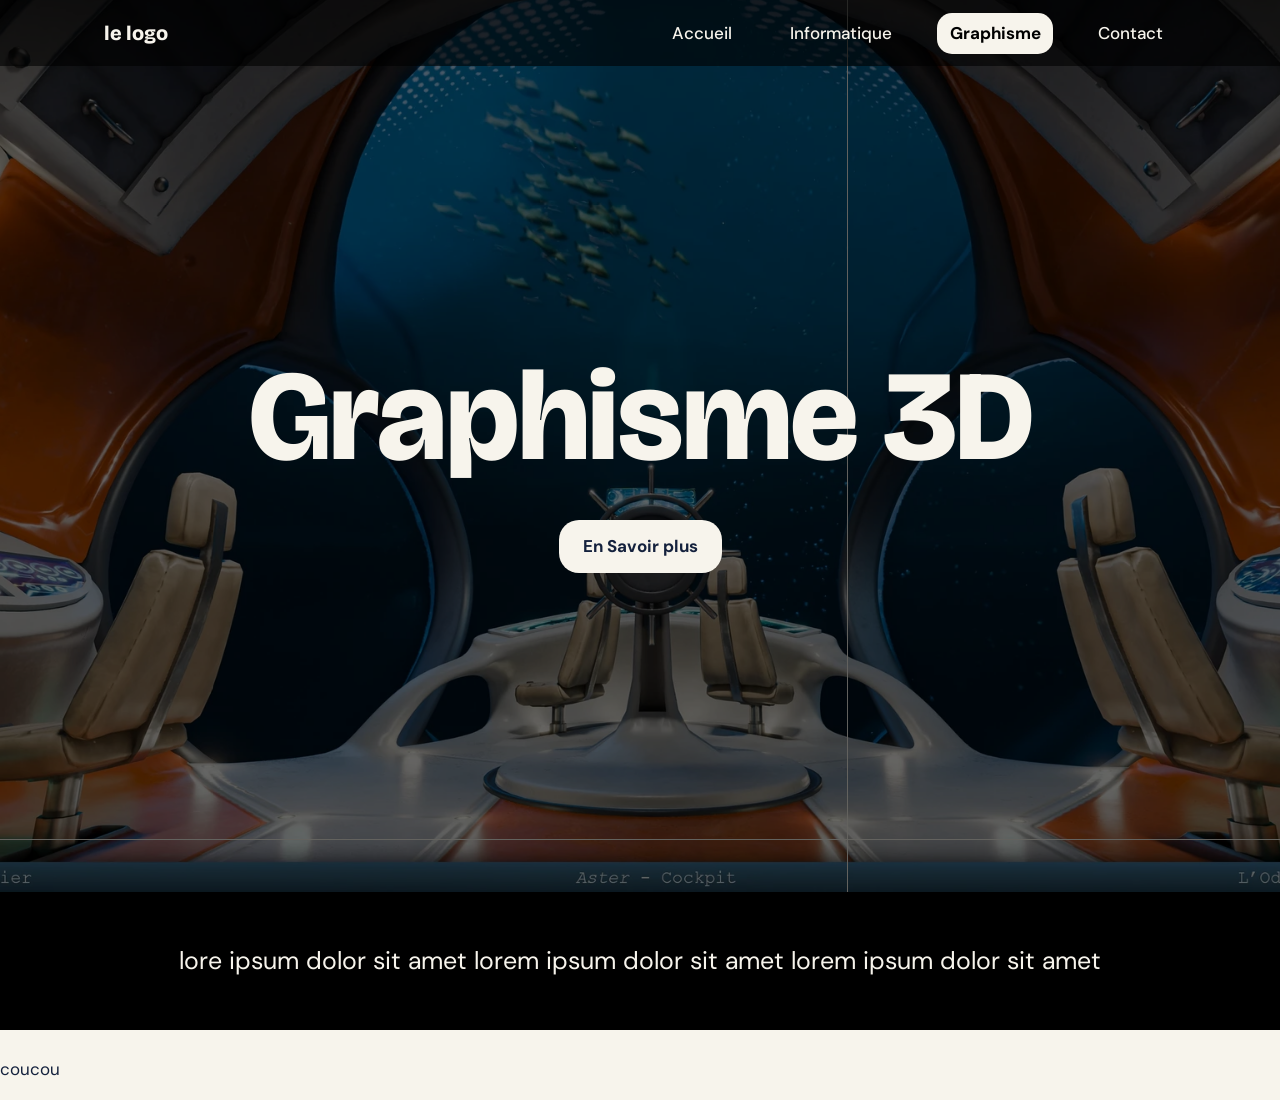
==== pages/graphisme.html @ 97c4b259 "update_images_ok_card_to_do" ====
<!DOCTYPE html>
<html lang="fr">
<head>
    <meta charset="UTF-8">
    <meta name="viewport" content="width=device-width, initial-scale=1.0">
    <title>Graphisme - Alexandre GALTIER</title>
    <link rel="preconnect" href="https://fonts.googleapis.com">
    <link rel="preconnect" href="https://fonts.gstatic.com" crossorigin>
    <link href="https://fonts.googleapis.com/css2?family=Bricolage+Grotesque:wght@500;700;800&family=DM+Sans:wght@400;500;700&display=swap" rel="stylesheet">
    <link rel="stylesheet" href="../css/style.css">
    <link rel="stylesheet" href="../css/animation.css">
</head>
<body class="design">

<!--Barre Menu-->
<header class="top"><div class="wrap bar">
<a class="logo" href="index.html">le logo</a>
<nav aria-label="Menu principal"><a href="../index.html">Accueil</a><a href="informatique.html">Informatique</a><a href="graphisme.html"  aria-current="page">Graphisme</a><a href="contact.html">Contact</a></nav>
</div></header>

<!--Image 02-->
<section class="content-title-container">
    <img class="bg-content" src="../img/3d/img03.png" alt="image02">
    <div class="bg-content-overlay"></div>
        <section class="hero"><div class="wrap">
        <h1 class="name">Graphisme 3D</h1>
        <br><p><a class="btn" href="#introduction">En Savoir plus</a></p>
        </div></section>
</section>


<div class="presentation_container"><p class="presentation_texte">lore ipsum dolor sit amet lorem ipsum dolor sit amet lorem ipsum dolor sit amet</p></div>

<section><div>
    <p>coucou</p>
</div></section>

</body>
</html>
---- css/style.css ----
:root{
--bg:#f7f4ec;--surface:#FFFFFF;--navy:#14213D;--navy-2:#2A3A5E;--yellow:#e2d386;--yellow-soft:#FBE9A0;--line:#DAD5C6;
--ink:var(--navy);--muted:#4A5675;--dark-trs:rgba(0, 0, 0, 0.6);--white-trs:rgba(255, 255, 255, 0.5);--dark:black;--white-trs2:rgba(248, 248, 248, 0.3);
--f-head:"Bricolage Grotesque",system-ui,sans-serif;--f-body:"DM Sans",system-ui,sans-serif;
}
*{box-sizing:border-box}
html{scroll-behavior:smooth;scroll-padding-top:90px}
body{margin:0;background:var(--bg);color:var(--ink);font:400 1.0625rem/1.65 var(--f-body);z-index: -10;}
h1,h2,h3,h4{font-family:var(--f-head);line-height:1.15;margin:auto;letter-spacing:-.01em}
h1{font-size:clamp(2.6rem,7vw,5rem);font-weight:800}
h2{font-size:clamp(1.6rem,3vw,2.1rem);font-weight:700}
h3{font-size:1.1rem;font-weight:700;margin-top:1.8em}
h4{font-size:1.05rem;font-weight:700;margin-bottom:.3em}
p{margin:0 0 1em;}
a{color:var(--navy);text-decoration-thickness:2px;text-underline-offset:3px;text-decoration-color:var(--yellow)}
:focus-visible{outline:3px solid var(--yellow);outline-offset:3px}
.wrap{max-width:1120px;margin:auto;padding:12rem 1.5rem;}
.sr{position:absolute;left:-9999px}

/*--Background Generaux--*/
.home {background-color: var(--dark);}
.design {background-color: var(--bg);}

/*--Barre Menu--*/
.top{position:sticky;top:0;z-index:10;background:var(--dark-trs);margin-bottom:-74px;}
.bar{display:flex;align-items:center;justify-content:space-between;gap:1rem;flex-wrap:wrap;padding-top:.8rem;padding-bottom:.8rem;}
.logo{font:800 1.25rem var(--f-head);color:var(--bg);text-decoration:none}
.top nav{display:flex;gap:2rem;flex-wrap:wrap}
.top nav a{color:var(--bg);text-decoration:none;padding:.4rem .8rem;border-radius:15px;font-weight:500}
.top nav a:hover{background:var(--white-trs)}
.top nav a[aria-current]{background:var(--bg);color:var(--dark);font-weight:700}

/*--Titre - Domaine et Nom--*/
.hero{color:var(--bg);padding:10rem 0 10rem;text-align: center;}
.hero .role{color:var(--bg);font-weight:700;font-size: 2rem;}
.hero .name{font-size: 8rem;white-space:nowrap;}
.hero .lead{font-size:1.25rem;color:var(--bg);text-align: center;margin: 50px;}
/*--Bouton "Contact"--*/
.btn{display:inline-block;background:var(--bg);color:var(--navy);padding:0.8rem 1.5rem;border-radius:20px;font-weight:700;text-decoration:none;align-self: center;}
.btn:hover{background:var(--white-trs)}

/*--Video--*/
background-video{width: 100%; height: 100%;position:absolute;z-index: -3;object-fit: cover;bottom: 0px;}
video-overlay{position: absolute;background:rgba(0, 0, 0, 0.3);inset: 0;bottom: 0px;z-index: -2}

/*--Introduction--*/
.intro{text-align: center;font-size:25px;color:var(--bg);background-color: var(--dark);padding: 5rem 25rem;}
.intro-block{position:relative;}

/*--Content et Titre--*/
.content-title-container{position: relative;aspect-ratio: auto;WIDTH: 100%;height: 100vh;overflow: hidden;}
    .bg-content{position:absolute;inset:0;z-index:-2;width:100%;height:100%;object-fit:cover;}
    .bg-content-overlay{position:absolute;inset:0;z-index:-1;background:var(--dark-trs);}
bg-img02-overlay {position:absolute;inset:0;z-index:-3;background:var(--dark);}

/*--Content et Services--*/
.content-services-container{position: relative;aspect-ratio: auto;WIDTH: 100%;height: 100vh;overflow: hidden;}
    .services-content{position:absolute;inset:0;z-index:-2;width:100%;height:100%;object-fit:cover;}
    .services-content-overlay{position:absolute;inset:0;z-index:-1;background:var(--dark-trs);}

/*--Categories de Services--*/
.home-cats{display:grid;grid-template-columns: repeat(2, minmax(0, 1fr));gap:1.5rem;margin-top:-3rem;position:relative;width: 100%;max-width: 1120px;}
    .wrap-cat{justify-content:center;align-items:center;margin:auto;padding:.8rem 1.5rem;}
.tile{display:block;flex-direction:column;padding:2rem;border-radius:15px;text-decoration:none;min-height:320px;background:rgba(0, 0, 0, 0.3);color:var(--bg)}
.tile:hover{background-color:rgba(0, 0, 0, 0.5);transform:translateY(-3px);transition:transform .15s}
.tile ul{padding-left:1.1rem;margin:1rem 0 1.5rem}
.tile .go{font-weight:700;border-bottom:3px solid var(--bg)}


.about-teaser{padding-top:4rem;padding-bottom:4rem;}


.presentation_container{display:flex;justify-content:center;}
    .presentation_texte{text-align: center;font-size:25px;color:var(--bg);background-color: var(--dark);padding: 3rem 10rem;width: 100%;}


.pagehead{background:var(--navy);color:var(--bg);padding:3.5rem 0 3rem}
.pagehead h1{font-size:clamp(2.2rem,5vw,3.6rem);margin-bottom:.3em}
.pagehead p{color:#DDE2EE;margin:0}
.layout{display:grid;grid-template-columns:230px 1fr;gap:3rem;padding-top:3rem;padding-bottom:4rem;align-items:start}
.toc{position:sticky;top:90px;border-left:4px solid var(--yellow);padding-left:1rem}
.toc-t{font:700 1rem var(--f-head);margin-bottom:.6rem}
.toc ol{list-style:none;margin:0;padding:0}
.toc li{margin-bottom:.4rem}
.toc a{text-decoration:none;display:block;padding:.15rem .4rem;margin-left:-.4rem;border-radius:3px}
.toc a:hover{background:var(--yellow-soft)}

.bloc{padding-bottom:3rem;margin-bottom:3rem;border-bottom:1px solid var(--line)}
.bloc:last-child{border-bottom:0}
.bloc h2{display:flex;align-items:baseline;flex-wrap:wrap;gap:.8rem}
.tag{background:var(--yellow);color:var(--navy);font:700 .85rem var(--f-body);padding:.15rem .6rem;border-radius:3px}
.bloc .lead{color:var(--muted)}
.skills{list-style:none;padding:0;margin:0;display:flex;flex-wrap:wrap;gap:.5rem}
.skills li{background:var(--surface);border:1.5px solid var(--navy);border-radius:999px;padding:.25rem .9rem;font-size:.95rem}
.grid{display:grid;grid-template-columns:repeat(auto-fill,minmax(250px,1fr));gap:1.25rem}
.card{background:var(--surface);border:1.5px solid var(--navy);border-radius:6px;padding:1rem 1rem 1.2rem}
.card p{font-size:.95rem;color:var(--muted);margin-bottom:.5em}
.card .meta{font-size:.85rem}
.thumb{aspect-ratio:16/10;background:var(--yellow-soft);border-radius:3px;margin-bottom:.9rem;border:1.5px dashed var(--navy-2)}

.timeline{list-style:none;padding:0;margin:0;border-left:4px solid var(--yellow)}
.timeline li{padding:0 0 1.3rem 1.2rem;display:flex;flex-direction:column}
.contact{list-style:none;padding:0;margin:0;display:grid;gap:.9rem}
.contact li{display:grid;grid-template-columns:110px 1fr;gap:1rem;border-bottom:1px solid var(--line);padding-bottom:.9rem}

/*--Bas de Page--*/
.wrap-bot{max-width:1120px;margin:auto;padding:.5rem 1.5rem;}
footer{background:var(--dark-trs);color:var(--bg);padding:1.5rem 0}
footer .wrap-bot{display:flex;justify-content:space-between;flex-wrap:wrap;gap:.5rem}
footer p{margin:0}
footer a{color:var(--bg);text-decoration: none;}
footer a:hover{background:var(--white-trs);border-radius: 10px;padding:0.8rem 1.5rem;}

@media(max-width:820px){
.home-cats{grid-template-columns:1fr}
.layout{grid-template-columns:1fr;gap:1.5rem}
.toc{position:static}
.toc ol{display:flex;flex-wrap:wrap;gap:.4rem}
.toc a{background:var(--surface);border:1.5px solid var(--navy);border-radius:999px;padding:.2rem .8rem;margin:0}
}
@media(prefers-reduced-motion:reduce){html{scroll-behavior:auto}.tile:hover{transform:none}}
---- css/animation.css ----
:root{--reveal-delay:1.2s}
@keyframes apparition {
  from {
    opacity: 0;
    transform: translateY(-30px);
  }

  to {
    opacity: 1;
    transform: translateY(0);
  }
}
@keyframes apparition-op {
  from {
    opacity: 0;
  }

  to {
    opacity: 1;
  }
}

/* Classe à appliquer au texte */

.bg-content{
    animation: apparition-op 2s ease-in both;
}
.top {
    animation: apparition 1s ease-out both;
}

.role {
    animation: apparition 1s ease-out both;
    animation-delay: 0.5s;
}

.name {
    animation: apparition 1s ease-out both;
    animation-delay: 1s;
}

.lead, .btn {
    animation: apparition 1s ease-out both;
    animation-delay: 1.5s;
}
html {
  scroll-behavior:smooth;
}

/* État initial des éléments */
.reveal {
    opacity: 0;
    transform: translateY(40px);

    transition:
        opacity var(--reveal-delay) ease,
        transform var(--reveal-delay) ease;
}

/* État visible après le déclenchement */
.reveal.visible {
    opacity: 1;
    transform: translateY(0);
}
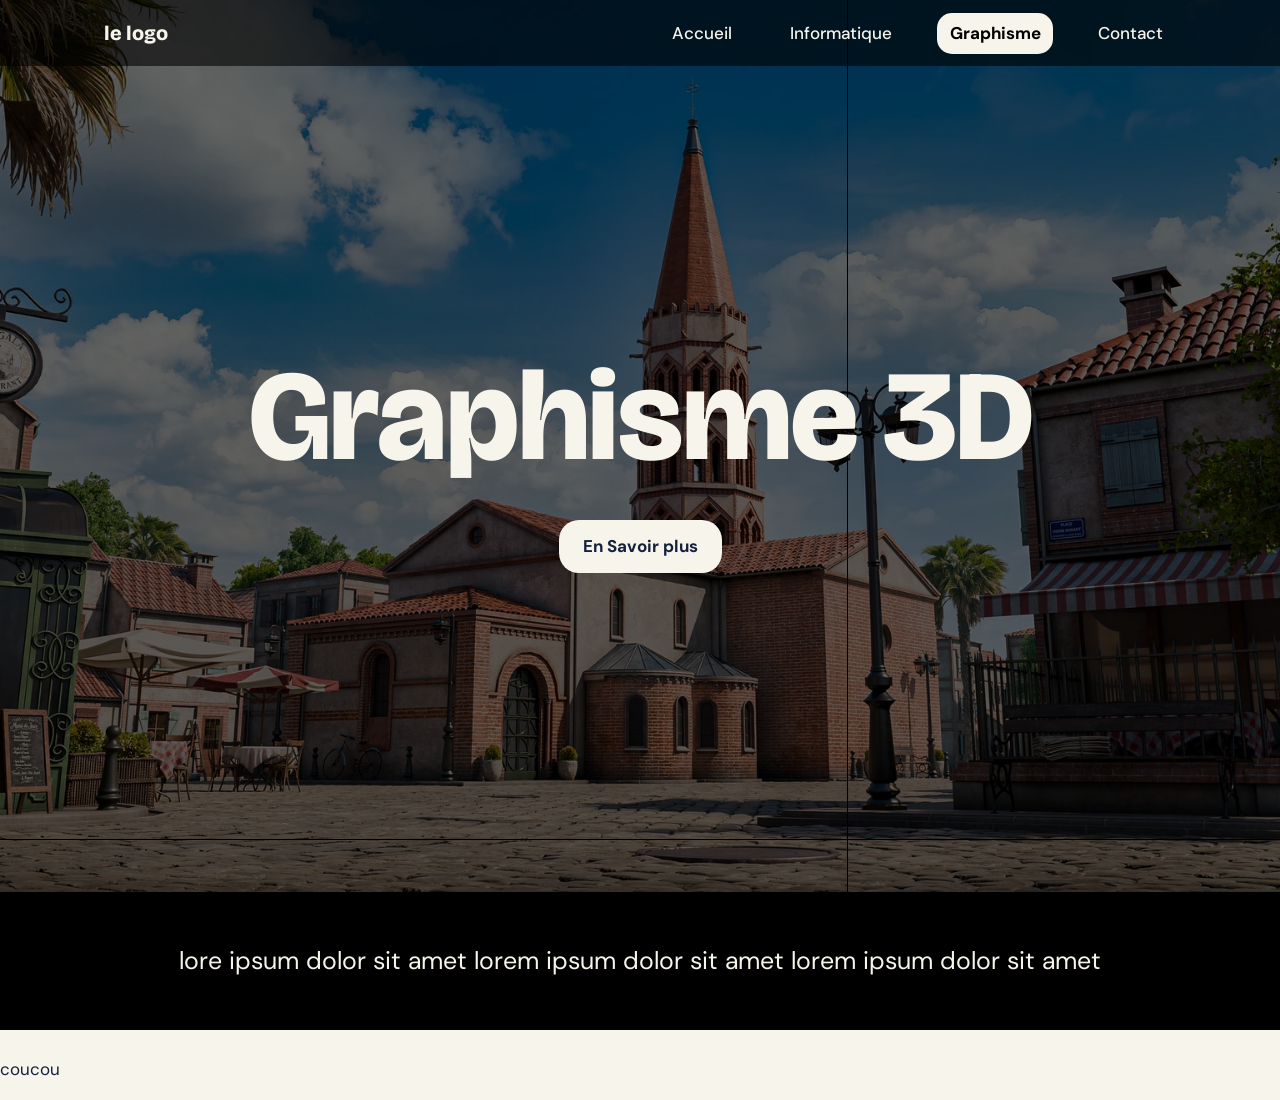
==== commit 289bb87c: "corrected_image_background_overlay_and_changed_img03" ====
--- a/pages/graphisme.html
+++ b/pages/graphisme.html
@@ -22,6 +22,7 @@
 <section class="content-title-container">
     <img class="bg-content" src="../img/3d/img03.png" alt="image02">
     <div class="bg-content-overlay"></div>
+    <div class="bg-content-overlay2"></div>
         <section class="hero"><div class="wrap">
         <h1 class="name">Graphisme 3D</h1>
         <br><p><a class="btn" href="#introduction">En Savoir plus</a></p>
--- a/css/style.css
+++ b/css/style.css
@@ -51,12 +51,13 @@
 .content-title-container{position: relative;aspect-ratio: auto;WIDTH: 100%;height: 100vh;overflow: hidden;}
     .bg-content{position:absolute;inset:0;z-index:-2;width:100%;height:100%;object-fit:cover;}
     .bg-content-overlay{position:absolute;inset:0;z-index:-1;background:var(--dark-trs);}
-bg-img02-overlay {position:absolute;inset:0;z-index:-3;background:var(--dark);}
+    .bg-content-overlay2{position:absolute;inset:0;z-index:-3;background:var(--dark);}
 
 /*--Content et Services--*/
 .content-services-container{position: relative;aspect-ratio: auto;WIDTH: 100%;height: 100vh;overflow: hidden;}
     .services-content{position:absolute;inset:0;z-index:-2;width:100%;height:100%;object-fit:cover;}
     .services-content-overlay{position:absolute;inset:0;z-index:-1;background:var(--dark-trs);}
+    .services-content-overlay2{position:absolute;inset:0;z-index:-3;background:var(--dark);}
 
 /*--Categories de Services--*/
 .home-cats{display:grid;grid-template-columns: repeat(2, minmax(0, 1fr));gap:1.5rem;margin-top:-3rem;position:relative;width: 100%;max-width: 1120px;}
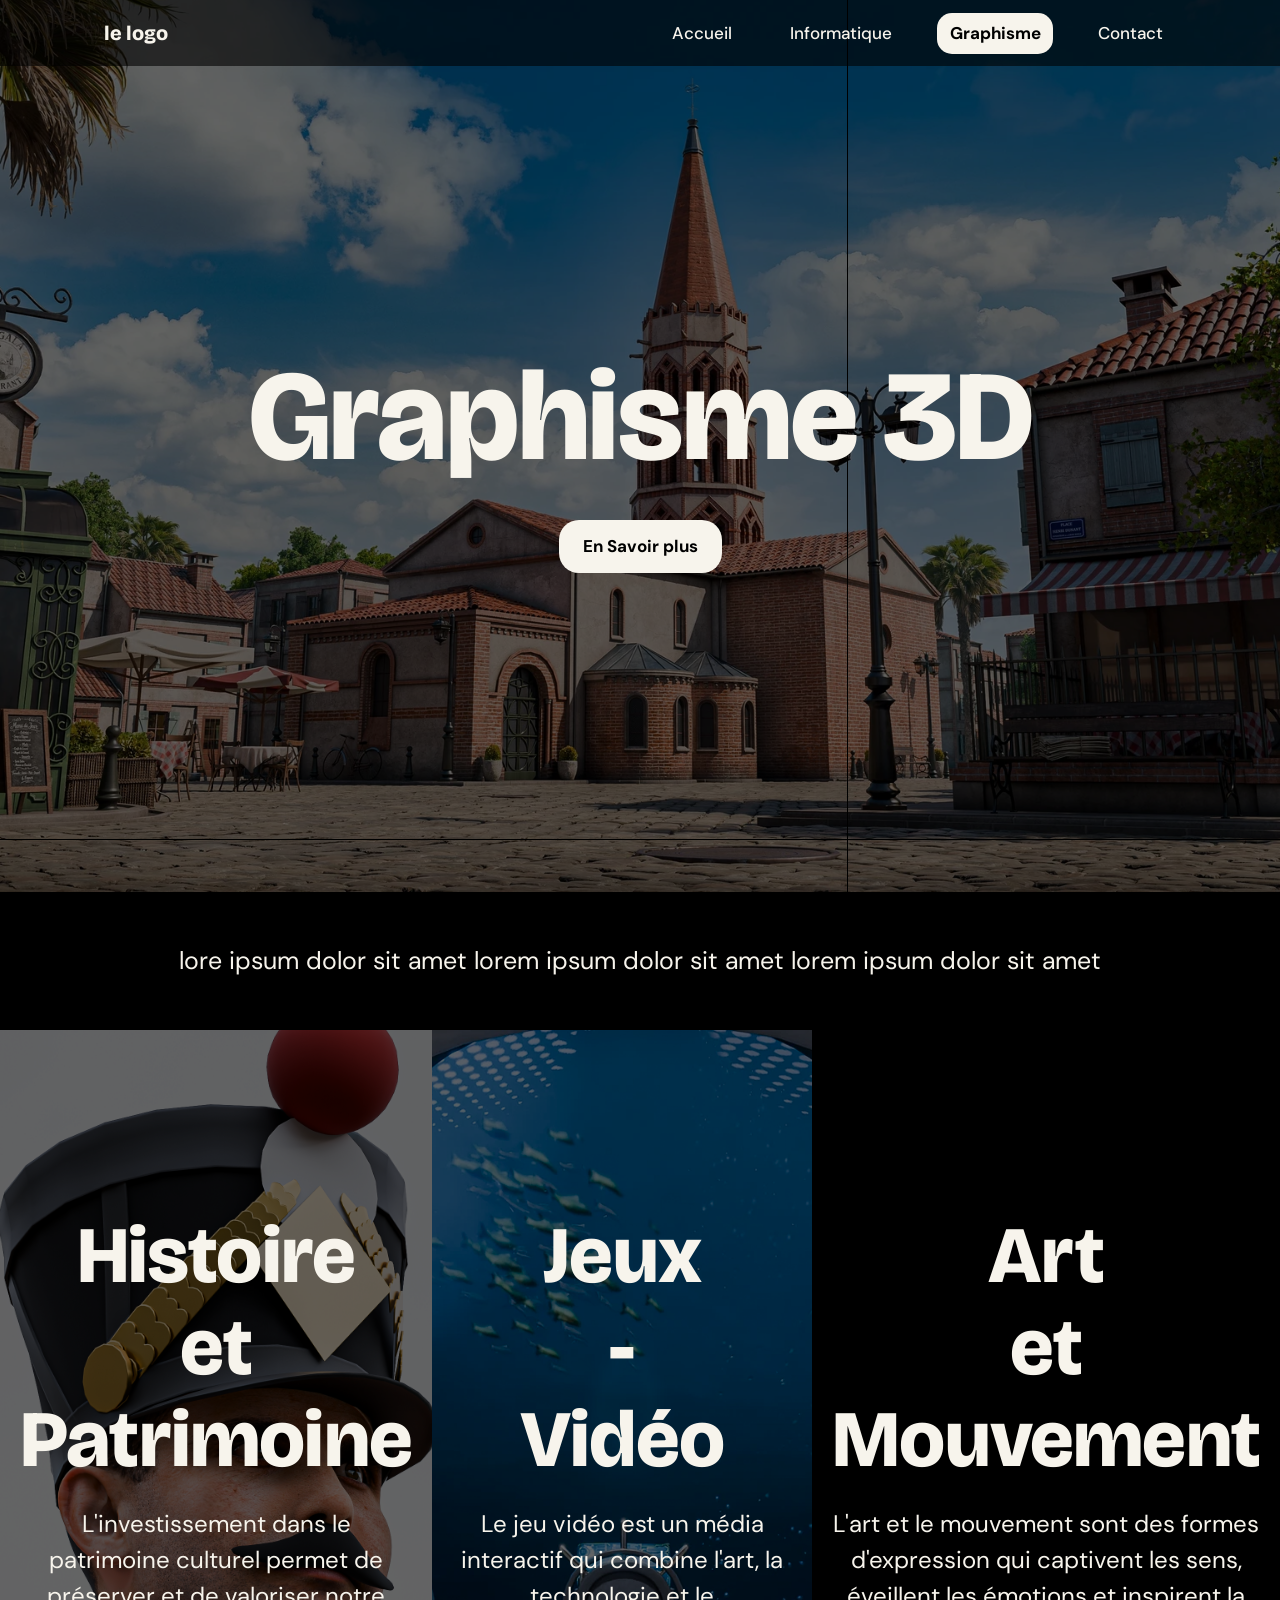
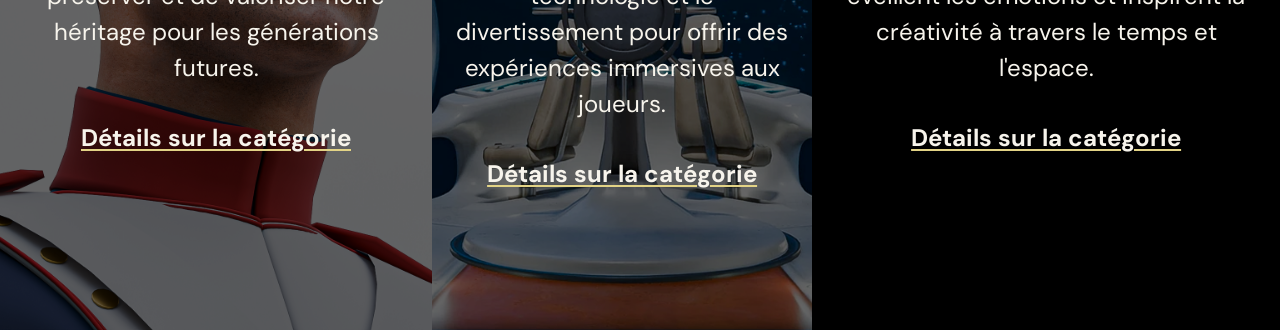
==== commit 05e28481: "reset_graphism_picture" ====
--- a/pages/graphisme.html
+++ b/pages/graphisme.html
@@ -9,6 +9,7 @@
     <link href="https://fonts.googleapis.com/css2?family=Bricolage+Grotesque:wght@500;700;800&family=DM+Sans:wght@400;500;700&display=swap" rel="stylesheet">
     <link rel="stylesheet" href="../css/style.css">
     <link rel="stylesheet" href="../css/animation.css">
+    <script src="../js/script.js" defer></script>
 </head>
 <body class="design">
 
@@ -25,16 +26,45 @@
     <div class="bg-content-overlay2"></div>
         <section class="hero"><div class="wrap">
         <h1 class="name">Graphisme 3D</h1>
-        <br><p><a class="btn" href="#introduction">En Savoir plus</a></p>
+        <br><p><a class="btn" href="#categories-arts">En Savoir plus</a></p>
         </div></section>
 </section>
 
-
 <div class="presentation_container"><p class="presentation_texte">lore ipsum dolor sit amet lorem ipsum dolor sit amet lorem ipsum dolor sit amet</p></div>
 
-<section><div>
-    <p>coucou</p>
-</div></section>
+<section class="art-cats-container">
+            <div class="hist-cat appear">
+                <img class="bg-art-cats" src="../img/3d/img05.png" alt="hist-cat">
+                <div class="bg-art-cats-overlay"></div>
+                <div class="bg-art-cats-overlay2"></div>
+            <section class="art-cats"><div>
+                <h1>Histoire <br>et <br>Patrimoine</h1>
+                <p>L'investissement dans le patrimoine culturel permet de préserver et de valoriser notre héritage pour les générations futures.</p>
+                <a href="graphisme/histoire.html">Détails sur la catégorie</a>
+            </div></section>
+            </div>
+            <div class="jv-cat appear">
+                <img class="bg-art-cats" src="../img/3d/img04.png" alt="jv-cat">
+                <div class="bg-art-cats-overlay"></div>
+                <div class="bg-art-cats-overlay2"></div>
+            <section class="art-cats"><div>
+                <h1>Jeux<br>-<br>Vidéo</h1>
+                <p>Le jeu vidéo est un média interactif qui combine l'art, la technologie et le divertissement pour offrir des expériences immersives aux joueurs.</p>
+                <a href="graphisme/jeux-video.html">Détails sur la catégorie</a>
+            </div></section>
+            </div>
+            <div class="am-cat appear">
+                <video class="bg-art-cats" src="../videos/illus/vil05.mp4" autoplay muted loop playsinline type="video/mp4" alt="am-cat"></video>
+                <div class="bg-art-cats-overlay"></div>
+                <div class="bg-art-cats-overlay2"></div>
+            <section class="art-cats"><div>
+                <h1>Art<br>et <br>Mouvement</h1>
+                <p>L'art et le mouvement sont des formes d'expression qui captivent les sens, éveillent les émotions et inspirent la créativité à travers le temps et l'espace.</p>
+                <a href="graphisme/art-et-mouvement.html">Détails sur la catégorie</a>
+            </div></section>
+            </div>
+</section>
+<hidden id="categories-arts"></hidden>
 
 </body>
 </html>
--- a/css/style.css
+++ b/css/style.css
@@ -11,7 +11,7 @@
 h2{font-size:clamp(1.6rem,3vw,2.1rem);font-weight:700}
 h3{font-size:1.1rem;font-weight:700;margin-top:1.8em}
 h4{font-size:1.05rem;font-weight:700;margin-bottom:.3em}
-p{margin:0 0 1em;}
+p{margin:0 0 0em;}
 a{color:var(--navy);text-decoration-thickness:2px;text-underline-offset:3px;text-decoration-color:var(--yellow)}
 :focus-visible{outline:3px solid var(--yellow);outline-offset:3px}
 .wrap{max-width:1120px;margin:auto;padding:12rem 1.5rem;}
@@ -19,7 +19,7 @@
 
 /*--Background Generaux--*/
 .home {background-color: var(--dark);}
-.design {background-color: var(--bg);}
+.design {background-color: var(--dark);}
 
 /*--Barre Menu--*/
 .top{position:sticky;top:0;z-index:10;background:var(--dark-trs);margin-bottom:-74px;}
@@ -36,8 +36,8 @@
 .hero .name{font-size: 8rem;white-space:nowrap;}
 .hero .lead{font-size:1.25rem;color:var(--bg);text-align: center;margin: 50px;}
 /*--Bouton "Contact"--*/
-.btn{display:inline-block;background:var(--bg);color:var(--navy);padding:0.8rem 1.5rem;border-radius:20px;font-weight:700;text-decoration:none;align-self: center;}
-.btn:hover{background:var(--white-trs)}
+.btn{display:inline-block;background:var(--bg);color:var(--dark);padding:0.8rem 1.5rem;border-radius:20px;font-weight:700;text-decoration:none;align-self: center;}
+.btn:hover{background:var(--white-trs);color:var(--dark-trs);}
 
 /*--Video--*/
 background-video{width: 100%; height: 100%;position:absolute;z-index: -3;object-fit: cover;bottom: 0px;}
@@ -71,9 +71,19 @@
 .about-teaser{padding-top:4rem;padding-bottom:4rem;}
 
 
-.presentation_container{display:flex;justify-content:center;}
+.presentation_container{display:flex;justify-content:center;margin:0px;}
     .presentation_texte{text-align: center;font-size:25px;color:var(--bg);background-color: var(--dark);padding: 3rem 10rem;width: 100%;}
 
+/*--Categories des Arts--*/
+.art-cats{color:var(--bg);padding:10rem 0 10rem;text-align: center;margin: 20px;z-index: 2;}
+.art-cats p{font-size: 1.5rem;line-height: 1.5;margin-top: 20px;}
+.art-cats a{font-size:1.5rem;display:inline-block;color:var(--bg);padding:0.8rem 1.5rem;font-weight:700;align-self: center;margin-top: 20px;}
+.art-cats a:hover{transform:scale(1.1);transition:transform 0.5s;}
+.art-cats-container{position: relative;aspect-ratio: auto;WIDTH: 100%;height: 100vh;overflow: hidden;display:flex;}
+    .art-cats-container > div {position:relative;flex:1;}
+    .bg-art-cats{position:absolute;inset:0;z-index:-2;width:100%;height:100%;object-fit:cover;}
+    .bg-art-cats-overlay{position:absolute;inset:0;z-index:-1;background:var(--dark-trs);}
+    .bg-art-cats-overlay2{position:absolute;inset:0;z-index:-3;background:var(--dark);}
 
 .pagehead{background:var(--navy);color:var(--bg);padding:3.5rem 0 3rem}
 .pagehead h1{font-size:clamp(2.2rem,5vw,3.6rem);margin-bottom:.3em}
--- a/css/animation.css
+++ b/css/animation.css
@@ -43,9 +43,12 @@
     animation: apparition 1s ease-out both;
     animation-delay: 1.5s;
 }
+
 html {
   scroll-behavior:smooth;
 }
+
+/*Animation de révélation des Categories HOME*/
 
 /* État initial des éléments */
 .reveal {
@@ -62,3 +65,23 @@
     opacity: 1;
     transform: translateY(0);
 }
+
+.appear {
+    opacity: 0;
+    transform: translateY(40px);
+
+    transition:
+        opacity var(--reveal-delay) ease,
+        transform var(--reveal-delay) ease;
+}
+
+/* État visible après le déclenchement */
+.appear.visible {
+    opacity: 1;
+    transform: translateY(0);
+}
+
+.appear:nth-child(1) { transition-delay: 0s; }
+.appear:nth-child(2) { transition-delay: 0.6s; }
+.appear:nth-child(3) { transition-delay: 1.2s; }
+
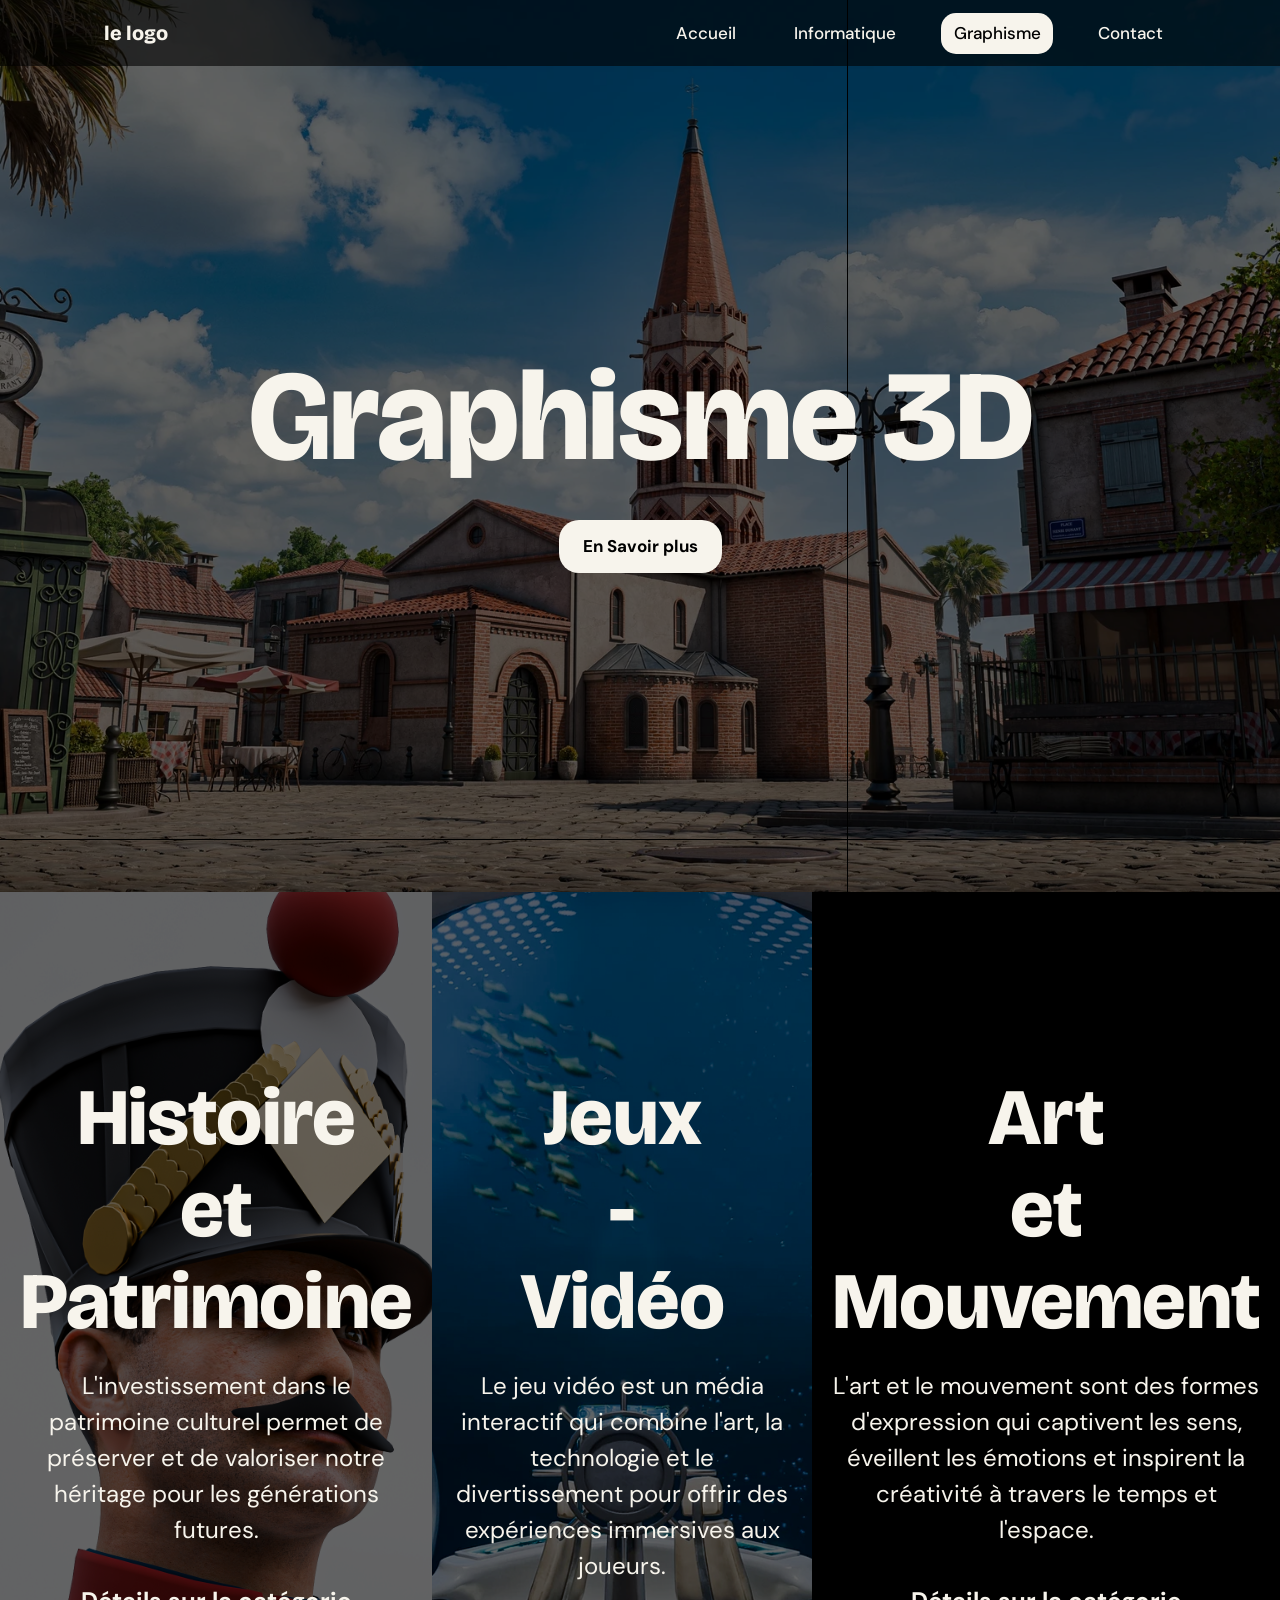
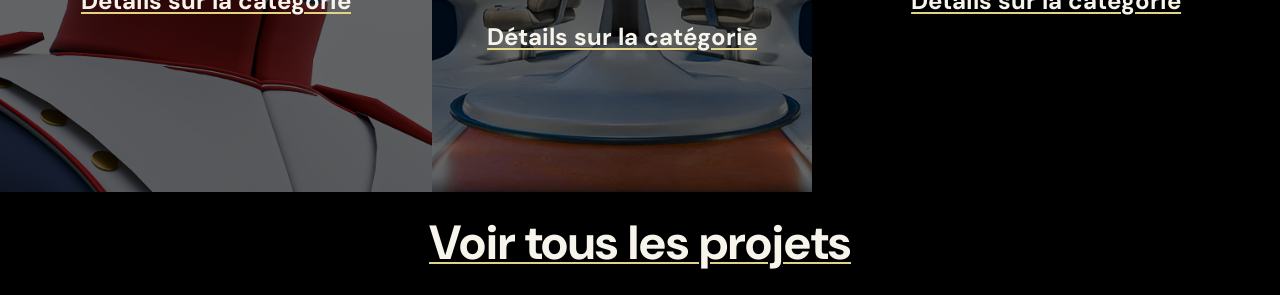
==== commit 007d694c: "update_nav-bar_but_issue-scroll" ====
--- a/pages/graphisme.html
+++ b/pages/graphisme.html
@@ -16,7 +16,12 @@
 <!--Barre Menu-->
 <header class="top"><div class="wrap bar">
 <a class="logo" href="index.html">le logo</a>
-<nav aria-label="Menu principal"><a href="../index.html">Accueil</a><a href="informatique.html">Informatique</a><a href="graphisme.html"  aria-current="page">Graphisme</a><a href="contact.html">Contact</a></nav>
+<nav aria-label="Menu principal">
+    <a href="../index.html">Accueil</a>
+    <a href="informatique.html">Informatique</a>
+    <a href="graphisme.html"  aria-current="page">Graphisme</a>
+    <a href="contact.html">Contact</a>
+</nav>
 </div></header>
 
 <!--Image 02-->
@@ -30,9 +35,10 @@
         </div></section>
 </section>
 
-<div class="presentation_container"><p class="presentation_texte">lore ipsum dolor sit amet lorem ipsum dolor sit amet lorem ipsum dolor sit amet</p></div>
+<!-- Présentation 
+<div class="presentation_container"><p class="presentation_texte">lore ipsum dolor sit amet lorem ipsum dolor sit amet lorem ipsum dolor sit amet</p></div>-->
 
-<section class="art-cats-container">
+<section class="art-cats-container" id="categories-arts">
             <div class="hist-cat appear">
                 <img class="bg-art-cats" src="../img/3d/img05.png" alt="hist-cat">
                 <div class="bg-art-cats-overlay"></div>
@@ -64,7 +70,15 @@
             </div></section>
             </div>
 </section>
-<hidden id="categories-arts"></hidden>
+
+<div class="see-projects-container">
+    <a class="see-projects" href="#projets">Voir tous les projets</a>
+</div>
+
+
+
+
+
 
 </body>
 </html>
--- a/css/style.css
+++ b/css/style.css
@@ -4,7 +4,7 @@
 --f-head:"Bricolage Grotesque",system-ui,sans-serif;--f-body:"DM Sans",system-ui,sans-serif;
 }
 *{box-sizing:border-box}
-html{scroll-behavior:smooth;scroll-padding-top:90px}
+html{scroll-behavior:smooth;scroll-padding-top:90px;overflow-y:scroll;}
 body{margin:0;background:var(--bg);color:var(--ink);font:400 1.0625rem/1.65 var(--f-body);z-index: -10;}
 h1,h2,h3,h4{font-family:var(--f-head);line-height:1.15;margin:auto;letter-spacing:-.01em}
 h1{font-size:clamp(2.6rem,7vw,5rem);font-weight:800}
@@ -26,25 +26,25 @@
 .bar{display:flex;align-items:center;justify-content:space-between;gap:1rem;flex-wrap:wrap;padding-top:.8rem;padding-bottom:.8rem;}
 .logo{font:800 1.25rem var(--f-head);color:var(--bg);text-decoration:none}
 .top nav{display:flex;gap:2rem;flex-wrap:wrap}
-.top nav a{color:var(--bg);text-decoration:none;padding:.4rem .8rem;border-radius:15px;font-weight:500}
-.top nav a:hover{background:var(--white-trs)}
-.top nav a[aria-current]{background:var(--bg);color:var(--dark);font-weight:700}
+.top nav a{color:var(--bg);text-decoration:none;padding:.4rem .8rem;border-radius:15px;font-weight:500;}
+.top nav a:hover{background:var(--white-trs);scale:1.05;transition:scale 0.2s ease-in}
+.top nav a[aria-current]{background:var(--bg);color:var(--dark);font-weight:500}
 
 /*--Titre - Domaine et Nom--*/
 .hero{color:var(--bg);padding:10rem 0 10rem;text-align: center;}
 .hero .role{color:var(--bg);font-weight:700;font-size: 2rem;}
 .hero .name{font-size: 8rem;white-space:nowrap;}
 .hero .lead{font-size:1.25rem;color:var(--bg);text-align: center;margin: 50px;}
-/*--Bouton "Contact"--*/
-.btn{display:inline-block;background:var(--bg);color:var(--dark);padding:0.8rem 1.5rem;border-radius:20px;font-weight:700;text-decoration:none;align-self: center;}
-.btn:hover{background:var(--white-trs);color:var(--dark-trs);}
+/*--Bouton Savoir Plus--*/
+.btn{display:inline-block;background:var(--bg);color:var(--dark);padding:0.8rem 1.5rem;border-radius:20px;font-weight:700;text-decoration:none;align-self: center;scale:1;transition:scale 0.3s ease-out;}
+.btn:hover{background:var(--white-trs);color:var(--dark-trs);scale:1.1;transition:scale 0.3s ease-in;}
 
 /*--Video--*/
 background-video{width: 100%; height: 100%;position:absolute;z-index: -3;object-fit: cover;bottom: 0px;}
 video-overlay{position: absolute;background:rgba(0, 0, 0, 0.3);inset: 0;bottom: 0px;z-index: -2}
 
 /*--Introduction--*/
-.intro{text-align: center;font-size:25px;color:var(--bg);background-color: var(--dark);padding: 5rem 25rem;}
+.intro{text-align: center;font-size:25px;color:var(--bg);background-color: var(--dark);padding: 5rem 25rem;margin: 0px;}
 .intro-block{position:relative;}
 
 /*--Content et Titre--*/
@@ -84,6 +84,11 @@
     .bg-art-cats{position:absolute;inset:0;z-index:-2;width:100%;height:100%;object-fit:cover;}
     .bg-art-cats-overlay{position:absolute;inset:0;z-index:-1;background:var(--dark-trs);}
     .bg-art-cats-overlay2{position:absolute;inset:0;z-index:-3;background:var(--dark);}
+
+/*--Voir tous les projets--*/
+.see-projects-container{display:flex;justify-content:center;margin: 50px;position: relative;}
+    .see-projects{position:absolute;font-size:3rem;display:inline-block;color:var(--bg);padding:0.8rem 1.5rem;font-weight:700;align-self: center;margin-top: 0px;}
+
 
 .pagehead{background:var(--navy);color:var(--bg);padding:3.5rem 0 3rem}
 .pagehead h1{font-size:clamp(2.2rem,5vw,3.6rem);margin-bottom:.3em}
--- a/css/animation.css
+++ b/css/animation.css
@@ -44,10 +44,6 @@
     animation-delay: 1.5s;
 }
 
-html {
-  scroll-behavior:smooth;
-}
-
 /*Animation de révélation des Categories HOME*/
 
 /* État initial des éléments */
@@ -85,3 +81,4 @@
 .appear:nth-child(2) { transition-delay: 0.6s; }
 .appear:nth-child(3) { transition-delay: 1.2s; }
 
+.art-cats-container .appear { transform: none; }
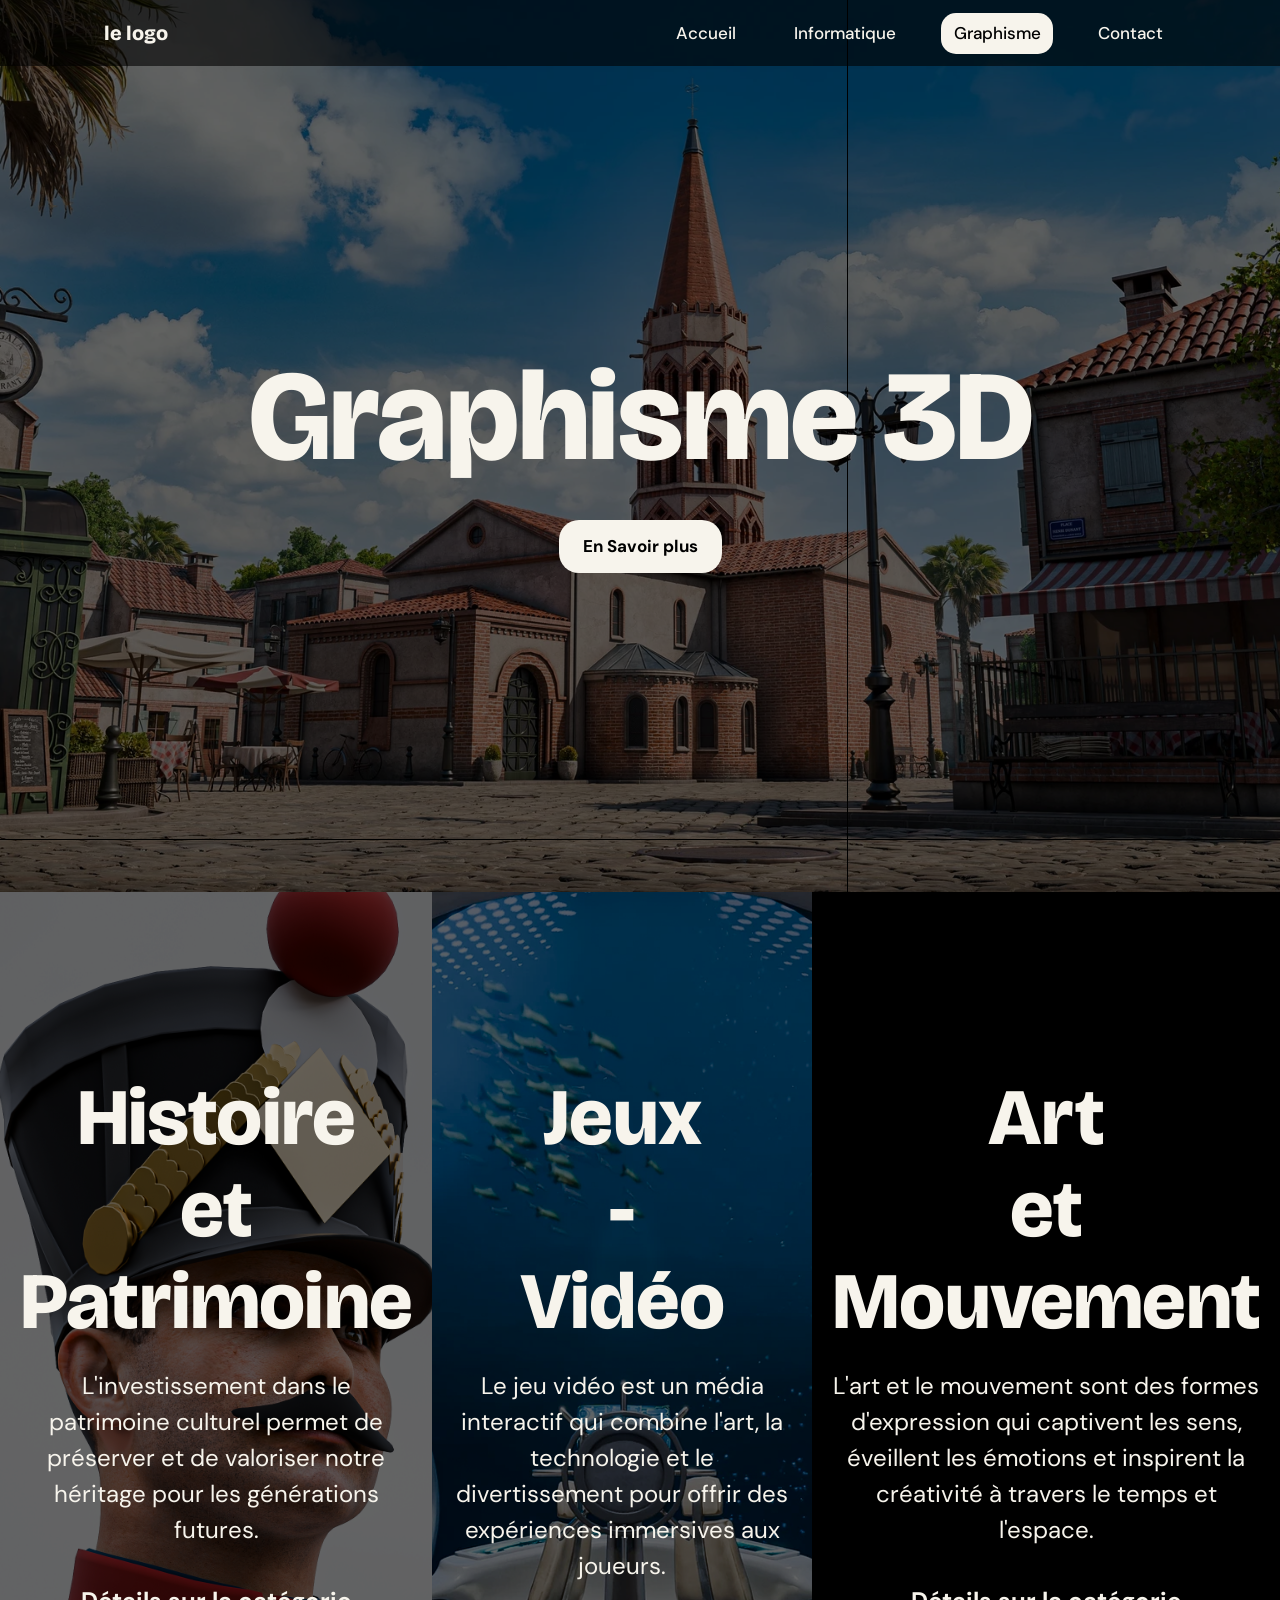
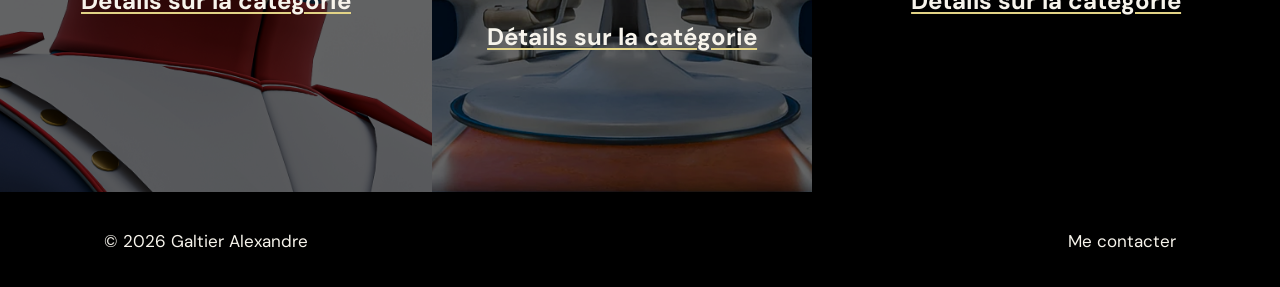
==== commit cc8e4bb1: "ajout du menu deroulant_finition page graphisme_preparation page projets design_raccord des liens" ====
--- a/pages/graphisme.html
+++ b/pages/graphisme.html
@@ -7,8 +7,8 @@
     <link rel="preconnect" href="https://fonts.googleapis.com">
     <link rel="preconnect" href="https://fonts.gstatic.com" crossorigin>
     <link href="https://fonts.googleapis.com/css2?family=Bricolage+Grotesque:wght@500;700;800&family=DM+Sans:wght@400;500;700&display=swap" rel="stylesheet">
+    <link rel="stylesheet" href="../css/animation.css">
     <link rel="stylesheet" href="../css/style.css">
-    <link rel="stylesheet" href="../css/animation.css">
     <script src="../js/script.js" defer></script>
 </head>
 <body class="design">
@@ -19,7 +19,15 @@
 <nav aria-label="Menu principal">
     <a href="../index.html">Accueil</a>
     <a href="informatique.html">Informatique</a>
-    <a href="graphisme.html"  aria-current="page">Graphisme</a>
+    <div class="dropdown">
+        <a href="graphisme.html" aria-current="page">Graphisme</a>
+        <ul class="dropdown-menu">
+            <li><a href="graphisme/projets-design/page-projets-design.html">Parcourir les Projets</a></li>
+            <li><a href="graphisme/histoire.html">Histoire et Patrimoine</a></li>
+            <li><a href="graphisme/jeux-video.html">Jeux-Vidéo</a></li>
+            <li><a href="graphisme/art-et-mouvement.html">Art et Mouvement</a></li>
+        </ul>
+    </div>
     <a href="contact.html">Contact</a>
 </nav>
 </div></header>
@@ -38,7 +46,7 @@
 <!-- Présentation 
 <div class="presentation_container"><p class="presentation_texte">lore ipsum dolor sit amet lorem ipsum dolor sit amet lorem ipsum dolor sit amet</p></div>-->
 
-<section class="art-cats-container" id="categories-arts">
+<section class="art-cats-container">
             <div class="hist-cat appear">
                 <img class="bg-art-cats" src="../img/3d/img05.png" alt="hist-cat">
                 <div class="bg-art-cats-overlay"></div>
@@ -69,16 +77,16 @@
                 <a href="graphisme/art-et-mouvement.html">Détails sur la catégorie</a>
             </div></section>
             </div>
+    <hidden id="categories-arts"></hidden>
 </section>
 
-<div class="see-projects-container">
-    <a class="see-projects" href="#projets">Voir tous les projets</a>
+<div class="see-projects-container appear">
+    <span class="line"></span>
+    <a class="see-projects" href="graphisme/projets-design/page-projets-design.html"><img class="file-icon" src="../img/icons/ico01.svg" alt="file">Découvrir tous les projets<img class="arrow-icon" src="../img/icons/ico02.svg" alt="file"></a>
+    <span class="line"></span>
 </div>
 
-
-
-
-
+<footer><div class="wrap-bot"><p>© 2026 Galtier Alexandre</p><p><a href="pages/contact.html">Me contacter</a></p></div></footer>
 
 </body>
 </html>
--- a/css/animation.css
+++ b/css/animation.css
@@ -1,4 +1,4 @@
-:root{--reveal-delay:1.2s}
+:root{--reveal-delay:1.2s;--reveal-delay2:2s}
 @keyframes apparition {
   from {
     opacity: 0;
@@ -62,6 +62,7 @@
     transform: translateY(0);
 }
 
+/*Animation de révélation des Categories Arts*/
 .appear {
     opacity: 0;
     transform: translateY(40px);
@@ -76,9 +77,21 @@
     opacity: 1;
     transform: translateY(0);
 }
+.see-projects-container.appear  {
+    opacity: 0;
+    transform: translateY(0px);
+
+    transition:
+        opacity var(--reveal-delay2) ease,
+        transform var(--reveal-delay2) ease;
+}
+
+/* État visible après le déclenchement */
+.see-projects-container.appear.visible {
+    opacity: 1;
+    transform: translateY(-110px);
+}
 
 .appear:nth-child(1) { transition-delay: 0s; }
 .appear:nth-child(2) { transition-delay: 0.6s; }
-.appear:nth-child(3) { transition-delay: 1.2s; }
-
-.art-cats-container .appear { transform: none; }
+.appear:nth-child(3) { transition-delay: 1.2s; }
--- a/css/style.css
+++ b/css/style.css
@@ -20,6 +20,7 @@
 /*--Background Generaux--*/
 .home {background-color: var(--dark);}
 .design {background-color: var(--dark);}
+.rpojects-design {background-color: var(--bg);}
 
 /*--Barre Menu--*/
 .top{position:sticky;top:0;z-index:10;background:var(--dark-trs);margin-bottom:-74px;}
@@ -29,6 +30,33 @@
 .top nav a{color:var(--bg);text-decoration:none;padding:.4rem .8rem;border-radius:15px;font-weight:500;}
 .top nav a:hover{background:var(--white-trs);scale:1.05;transition:scale 0.2s ease-in}
 .top nav a[aria-current]{background:var(--bg);color:var(--dark);font-weight:500}
+
+/*--Menu déroulant--*/
+.dropdown > a{display:block;}
+.dropdown-menu{
+  list-style:none;
+  margin:0;
+  padding:1rem 1rem 1rem;      /* le padding-top crée l'espace sous le lien SANS trou */
+  position:absolute;
+  top:100%;
+  min-width:220px;
+  background:var(--dark-trs);
+  border-radius:20px;
+  display:flex;
+  flex-direction:column;
+  gap:.2rem;
+  opacity:0;
+  visibility:hidden;
+  transform:translateY(-8px);
+  transition:opacity .3s ease, transform .3s ease, visibility .3s;
+}
+.dropdown:hover .dropdown-menu,
+.dropdown:focus-within .dropdown-menu{
+  opacity:1;
+  visibility:visible;
+  transform:translateY(0px);
+}
+.dropdown-menu a{display:block;white-space:nowrap}
 
 /*--Titre - Domaine et Nom--*/
 .hero{color:var(--bg);padding:10rem 0 10rem;text-align: center;}
@@ -86,9 +114,12 @@
     .bg-art-cats-overlay2{position:absolute;inset:0;z-index:-3;background:var(--dark);}
 
 /*--Voir tous les projets--*/
-.see-projects-container{display:flex;justify-content:center;margin: 50px;position: relative;}
-    .see-projects{position:absolute;font-size:3rem;display:inline-block;color:var(--bg);padding:0.8rem 1.5rem;font-weight:700;align-self: center;margin-top: 0px;}
-
+.see-projects-container{display:flex;justify-content:center;position: relative;gap: 770px;;margin: 0px 60px 0px 60px;}
+    .see-projects{position:absolute;font-size:1.5rem;display:inline-block;color:var(--dark);padding:1rem 5rem;font-weight:700;align-self: center;margin-top: 0px;text-decoration:none;border-radius: 40px;background:var(--bg);transform:scale(1);transition:transform 0.3s ease-out;}
+    .file-icon{height: 2.5rem;width: 2.5rem;vertical-align: middle;position: relative;top: -4px;left: -20px;}
+    .arrow-icon{height: 2.5rem;width: 2.5rem;vertical-align: middle;position: relative;top: -1px;left: 30px;}
+    .see-projects:hover{transform:scale(1.05);transition:transform 0.5s;}
+    .see-projects-container .line{display:inline-block;flex:1;height:3px;background:var(--bg);}
 
 .pagehead{background:var(--navy);color:var(--bg);padding:3.5rem 0 3rem}
 .pagehead h1{font-size:clamp(2.2rem,5vw,3.6rem);margin-bottom:.3em}
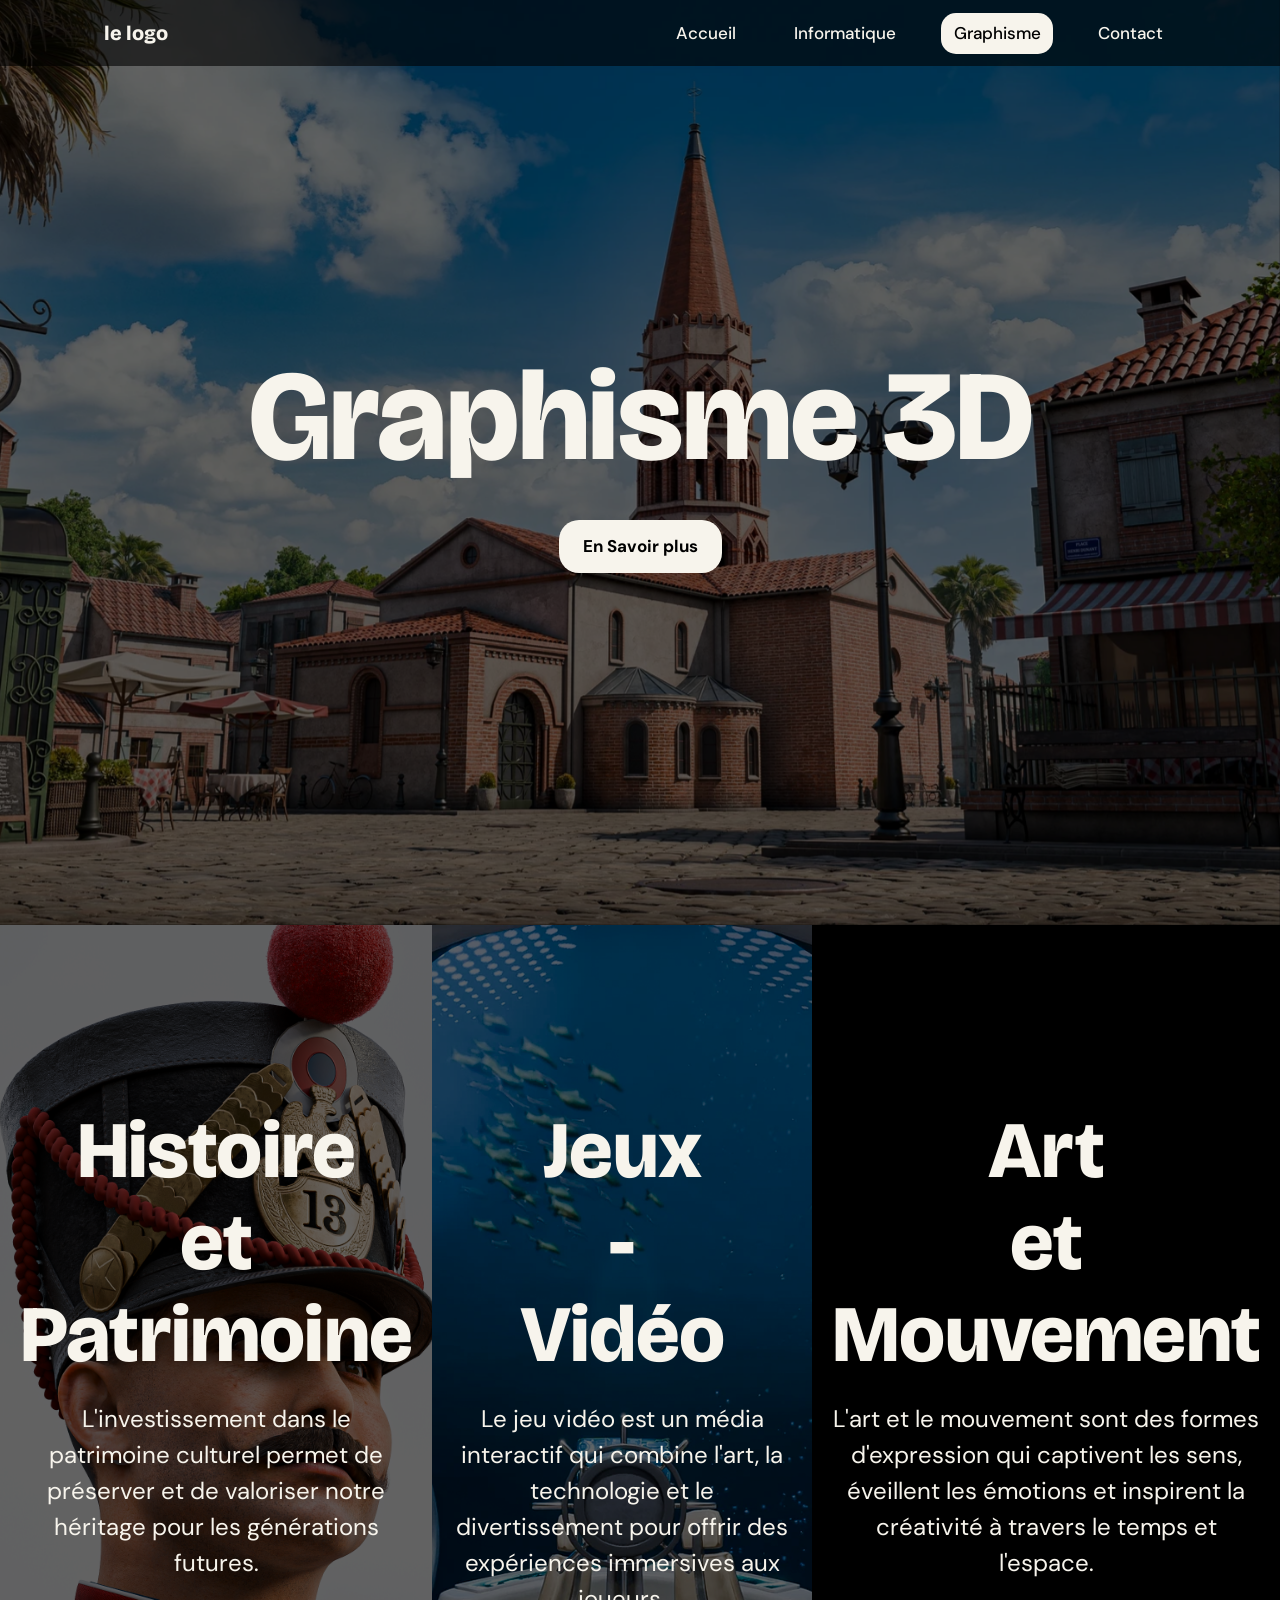
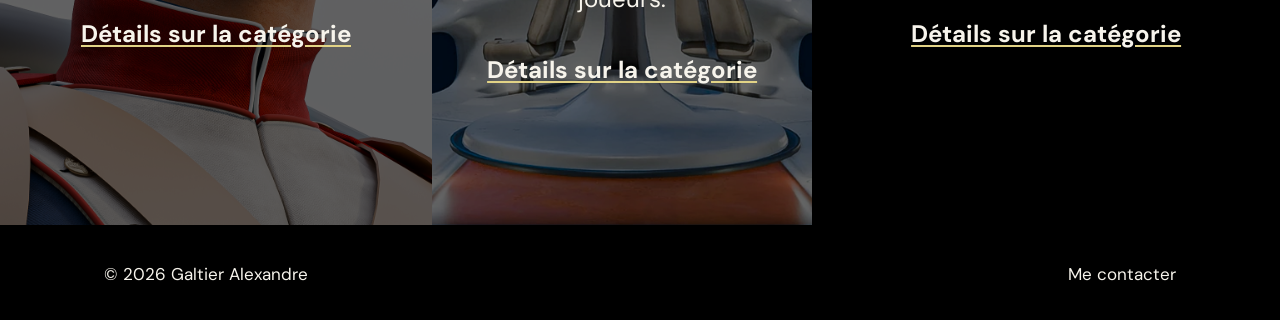
==== commit e20fe142: "update_git_pc_fixe_2" ====
--- a/pages/graphisme.html
+++ b/pages/graphisme.html
@@ -48,7 +48,7 @@
 
 <section class="art-cats-container">
             <div class="hist-cat appear">
-                <img class="bg-art-cats" src="../img/3d/img05.png" alt="hist-cat">
+                <img class="bg-art-cats" src="../img/3d/img05-01.png" alt="hist-cat">
                 <div class="bg-art-cats-overlay"></div>
                 <div class="bg-art-cats-overlay2"></div>
             <section class="art-cats"><div>
--- a/css/animation.css
+++ b/css/animation.css
@@ -25,6 +25,7 @@
 .bg-content{
     animation: apparition-op 2s ease-in both;
 }
+
 .top {
     animation: apparition 1s ease-out both;
 }
--- a/css/style.css
+++ b/css/style.css
@@ -76,11 +76,11 @@
 .intro-block{position:relative;}
 
 /*--Content et Titre--*/
-.content-title-container{position: relative;aspect-ratio: auto;WIDTH: 100%;height: 100vh;overflow: hidden;}
+.content-title-container{position: relative;aspect-ratio: auto;WIDTH: 100%;height: 100%;overflow: hidden;}
     .bg-content{position:absolute;inset:0;z-index:-2;width:100%;height:100%;object-fit:cover;}
     .bg-content-overlay{position:absolute;inset:0;z-index:-1;background:var(--dark-trs);}
     .bg-content-overlay2{position:absolute;inset:0;z-index:-3;background:var(--dark);}
-
+    
 /*--Content et Services--*/
 .content-services-container{position: relative;aspect-ratio: auto;WIDTH: 100%;height: 100vh;overflow: hidden;}
     .services-content{position:absolute;inset:0;z-index:-2;width:100%;height:100%;object-fit:cover;}
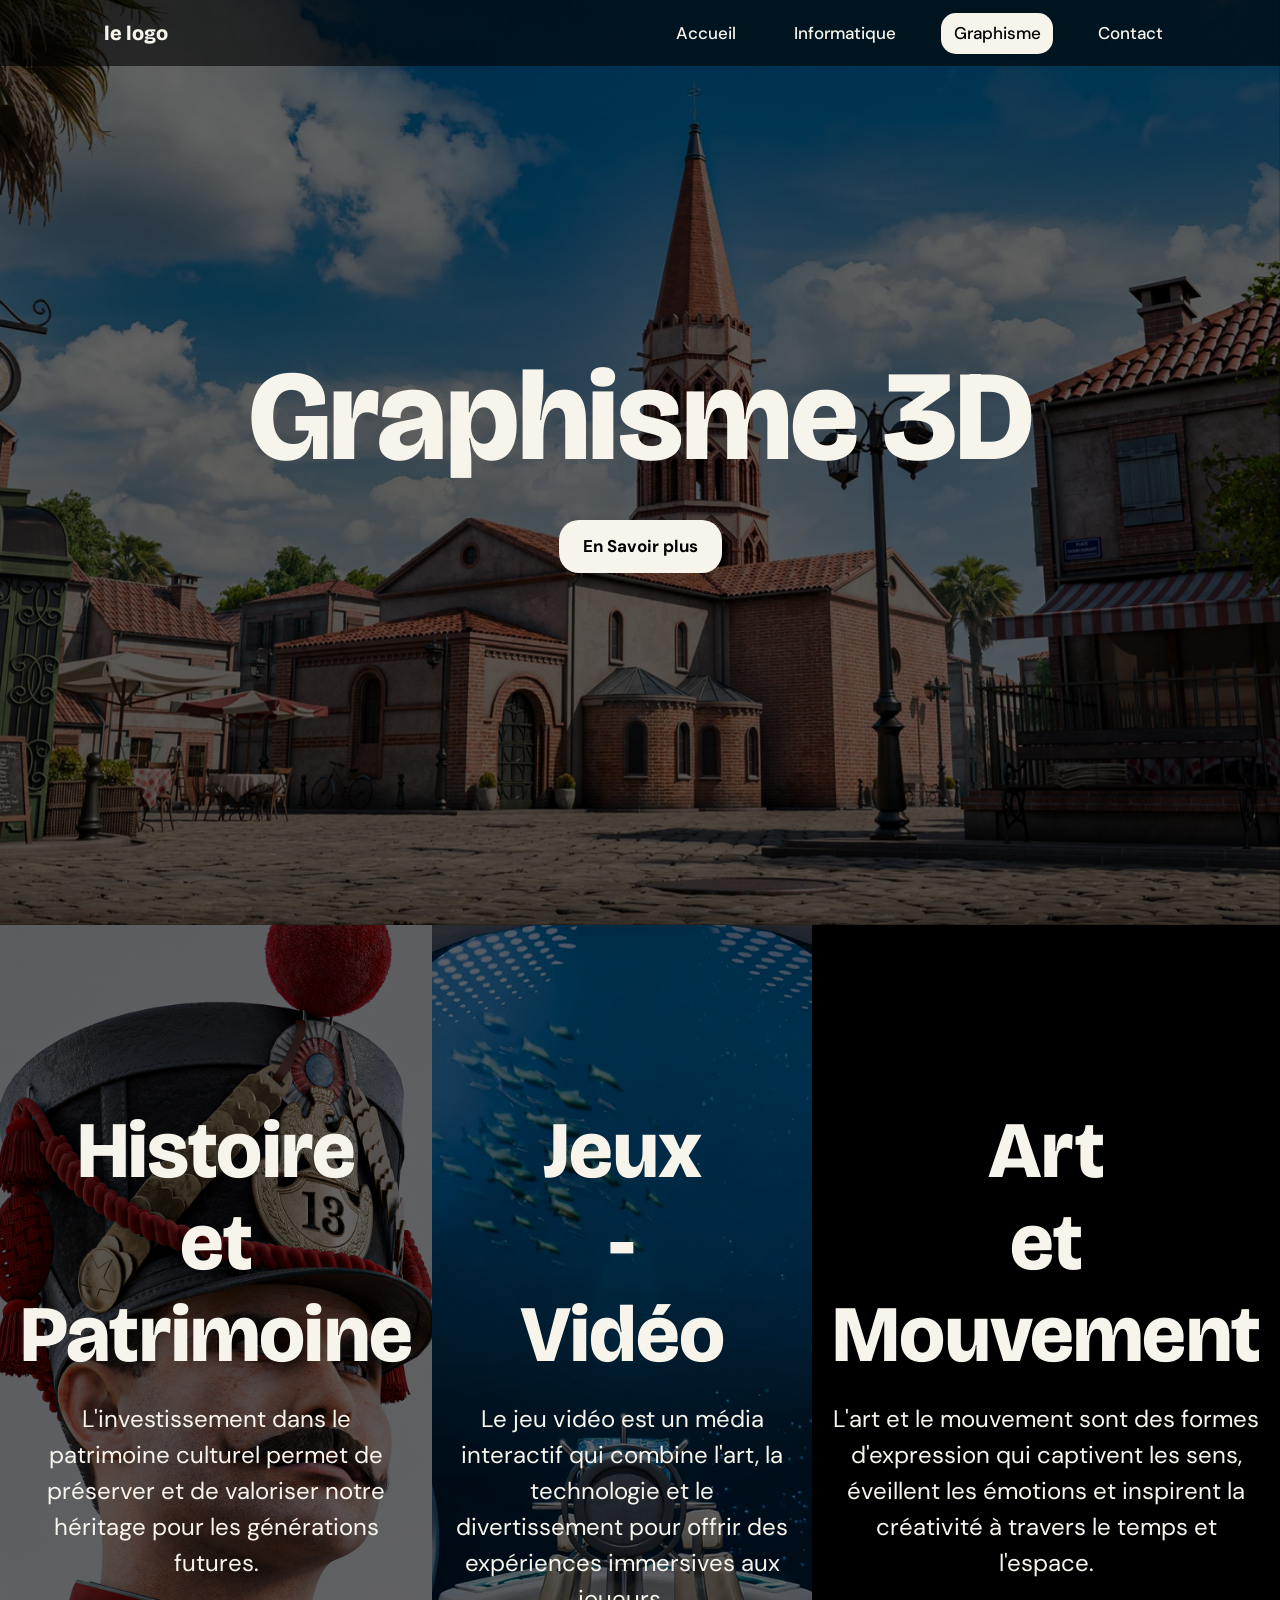
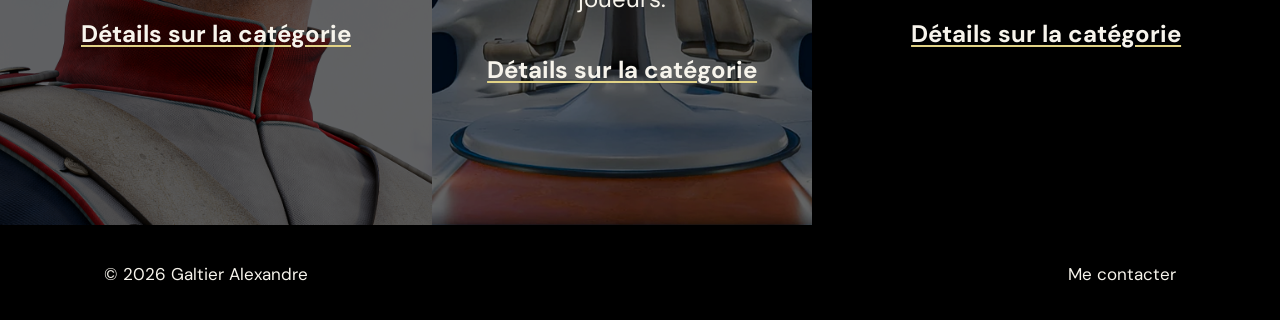
==== commit eea6d0e2: "updated_image_nap" ====
--- a/pages/graphisme.html
+++ b/pages/graphisme.html
@@ -48,7 +48,7 @@
 
 <section class="art-cats-container">
             <div class="hist-cat appear">
-                <img class="bg-art-cats" src="../img/3d/img05-01.png" alt="hist-cat">
+                <img class="bg-art-cats" src="../img/3d/img05-02.png" alt="hist-cat">
                 <div class="bg-art-cats-overlay"></div>
                 <div class="bg-art-cats-overlay2"></div>
             <section class="art-cats"><div>
